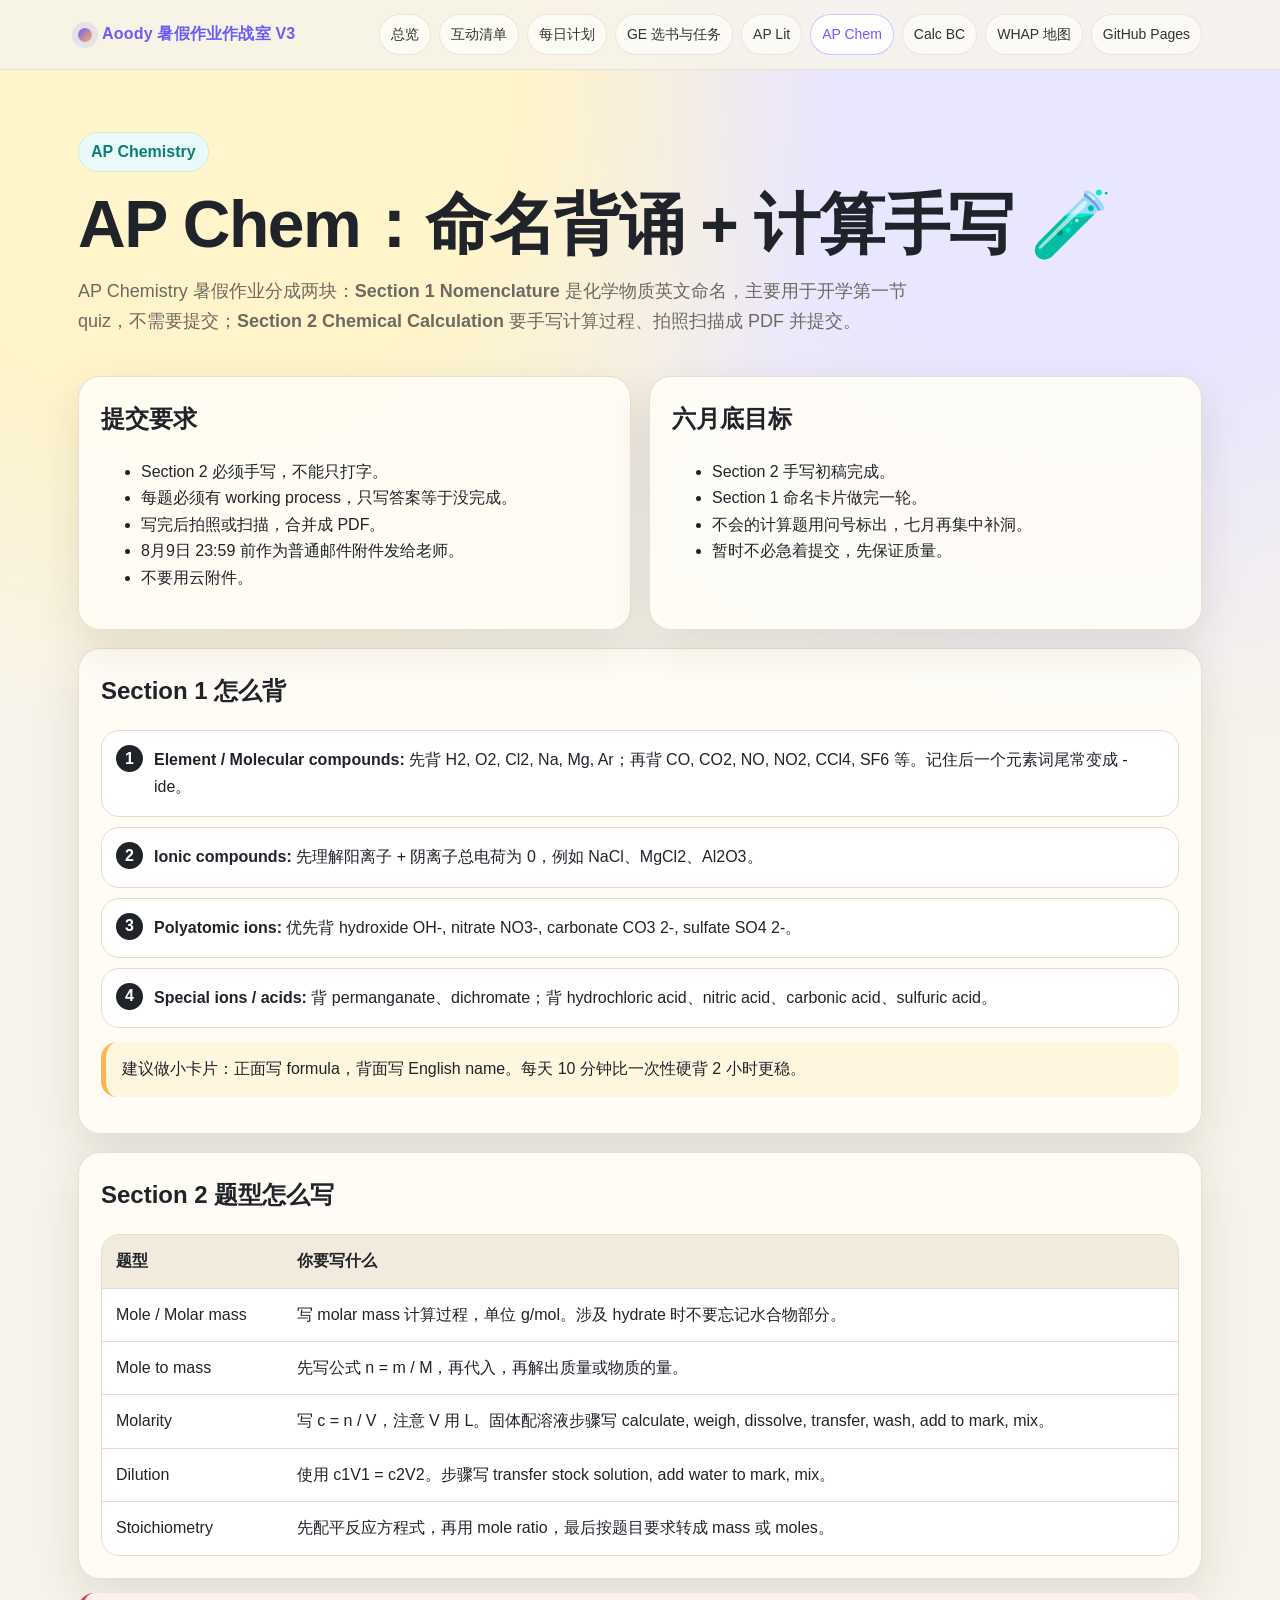
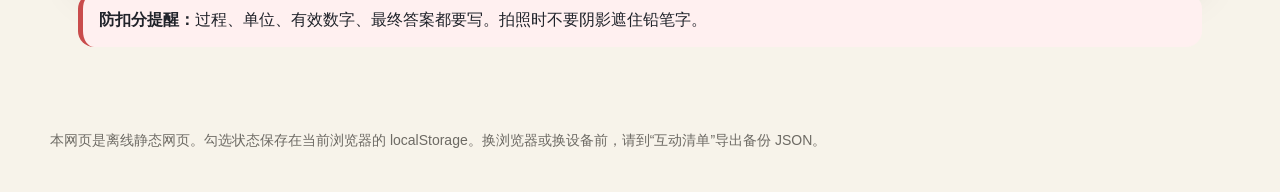
==== ap-chem.html @ 79fbcb86 "Add AP Chem page" ====
<!doctype html>
<html lang="zh-CN">
<head>
<meta charset="utf-8"><meta name="viewport" content="width=device-width, initial-scale=1">
<title>AP Chem | Aoody 暑假作业作战室 V3</title>
<link rel="stylesheet" href="styles.css"><script src="data.js"></script><script src="app.js" defer></script>
</head>
<body>
<header class="topbar"><div class="topbar-inner"><a class="brand" href="index.html"><span class="dot"></span><span>Aoody 暑假作业作战室 V3</span></a><nav><a href="index.html">总览</a><a href="checklist.html">互动清单</a><a href="daily-plan.html">每日计划</a><a href="ge.html">GE 选书与任务</a><a href="ap-lit.html">AP Lit</a><a href="ap-chem.html">AP Chem</a><a href="calc.html">Calc BC</a><a href="whap.html">WHAP 地图</a><a href="deploy.html">GitHub Pages</a></nav></div></header>
<main class="shell">
<section class="hero"><span class="kicker">AP Chemistry</span><h1>AP Chem：命名背诵 + 计算手写 🧪</h1><p>AP Chemistry 暑假作业分成两块：<b>Section 1 Nomenclature</b> 是化学物质英文命名，主要用于开学第一节 quiz，不需要提交；<b>Section 2 Chemical Calculation</b> 要手写计算过程、拍照扫描成 PDF 并提交。</p></section>
<section class="grid two"><div class="card"><h2>提交要求</h2><ul><li>Section 2 必须手写，不能只打字。</li><li>每题必须有 working process，只写答案等于没完成。</li><li>写完后拍照或扫描，合并成 PDF。</li><li>8月9日 23:59 前作为普通邮件附件发给老师。</li><li>不要用云附件。</li></ul></div><div class="card"><h2>六月底目标</h2><ul><li>Section 2 手写初稿完成。</li><li>Section 1 命名卡片做完一轮。</li><li>不会的计算题用问号标出，七月再集中补洞。</li><li>暂时不必急着提交，先保证质量。</li></ul></div></section>
<section class="card" style="margin-top:18px"><h2>Section 1 怎么背</h2><div class="steps"><div class="step"><b>Element / Molecular compounds:</b> 先背 H2, O2, Cl2, Na, Mg, Ar；再背 CO, CO2, NO, NO2, CCl4, SF6 等。记住后一个元素词尾常变成 -ide。</div><div class="step"><b>Ionic compounds:</b> 先理解阳离子 + 阴离子总电荷为 0，例如 NaCl、MgCl2、Al2O3。</div><div class="step"><b>Polyatomic ions:</b> 优先背 hydroxide OH-, nitrate NO3-, carbonate CO3 2-, sulfate SO4 2-。</div><div class="step"><b>Special ions / acids:</b> 背 permanganate、dichromate；背 hydrochloric acid、nitric acid、carbonic acid、sulfuric acid。</div></div><div class="notice yellow">建议做小卡片：正面写 formula，背面写 English name。每天 10 分钟比一次性硬背 2 小时更稳。</div></section>
<section class="card" style="margin-top:18px"><h2>Section 2 题型怎么写</h2><table class="table"><tr><th>题型</th><th>你要写什么</th></tr><tr><td>Mole / Molar mass</td><td>写 molar mass 计算过程，单位 g/mol。涉及 hydrate 时不要忘记水合物部分。</td></tr><tr><td>Mole to mass</td><td>先写公式 n = m / M，再代入，再解出质量或物质的量。</td></tr><tr><td>Molarity</td><td>写 c = n / V，注意 V 用 L。固体配溶液步骤写 calculate, weigh, dissolve, transfer, wash, add to mark, mix。</td></tr><tr><td>Dilution</td><td>使用 c1V1 = c2V2。步骤写 transfer stock solution, add water to mark, mix。</td></tr><tr><td>Stoichiometry</td><td>先配平反应方程式，再用 mole ratio，最后按题目要求转成 mass 或 moles。</td></tr></table></section>
<section class="notice red"><b>防扣分提醒：</b>过程、单位、有效数字、最终答案都要写。拍照时不要阴影遮住铅笔字。</section>
</main>
<footer class="shell footer">本网页是离线静态网页。勾选状态保存在当前浏览器的 localStorage。换浏览器或换设备前，请到“互动清单”导出备份 JSON。</footer>
</body></html>
---- styles.css ----
:root{
  --bg:#f7f3ea;
  --paper:#fffdf7;
  --ink:#20232a;
  --muted:#6d6a64;
  --line:#e5dccb;
  --accent:#6b5cff;
  --accent2:#0b7f75;
  --warm:#ffb454;
  --danger:#c94c4c;
  --ok:#2d8a54;
  --shadow:0 16px 45px rgba(42,34,20,.11);
  --radius:22px;
}
*{box-sizing:border-box}
html{scroll-behavior:smooth}
body{margin:0;background:radial-gradient(circle at 15% 5%,#fff4ca 0,#fff4ca 16%,transparent 32%),radial-gradient(circle at 85% 0,#e9e6ff 0,#e9e6ff 18%,transparent 36%),var(--bg);color:var(--ink);font-family:-apple-system,BlinkMacSystemFont,"SF Pro Text","Segoe UI",Roboto,"Noto Sans SC","PingFang SC","Microsoft Yahei",sans-serif;line-height:1.65}
a{color:var(--accent);text-decoration:none}a:hover{text-decoration:underline}.shell{max-width:1180px;margin:0 auto;padding:28px}.topbar{position:sticky;top:0;z-index:20;background:rgba(247,243,234,.84);backdrop-filter:blur(18px);border-bottom:1px solid rgba(229,220,203,.75)}.topbar-inner{max-width:1180px;margin:0 auto;padding:14px 28px;display:flex;align-items:center;gap:16px;justify-content:space-between}.brand{display:flex;align-items:center;gap:10px;font-weight:800;letter-spacing:.2px}.brand .dot{width:14px;height:14px;border-radius:50%;background:linear-gradient(135deg,var(--accent),var(--warm));box-shadow:0 0 0 6px rgba(107,92,255,.12)}nav{display:flex;flex-wrap:wrap;gap:8px;justify-content:flex-end}nav a{padding:8px 11px;border-radius:999px;color:#333;background:rgba(255,255,255,.58);border:1px solid rgba(229,220,203,.7);font-size:14px}nav a.active, nav a:hover{background:#fff;color:var(--accent);text-decoration:none;border-color:rgba(107,92,255,.35)}.hero{padding:34px 0 22px}.kicker{display:inline-flex;gap:8px;align-items:center;font-weight:700;color:var(--accent2);background:#e9fbf8;border:1px solid #cdeee8;border-radius:999px;padding:6px 12px}.hero h1{font-size:clamp(34px,6vw,66px);line-height:1.04;margin:18px 0 14px;letter-spacing:-1.4px}.hero p{font-size:18px;color:var(--muted);max-width:850px}.grid{display:grid;gap:18px}.grid.two{grid-template-columns:repeat(2,minmax(0,1fr))}.grid.three{grid-template-columns:repeat(3,minmax(0,1fr))}.grid.four{grid-template-columns:repeat(4,minmax(0,1fr))}.card{background:rgba(255,253,247,.9);border:1px solid rgba(229,220,203,.9);border-radius:var(--radius);box-shadow:var(--shadow);padding:22px}.card.tight{padding:16px}.card h2,.card h3{margin-top:0}.pill{display:inline-flex;align-items:center;gap:6px;padding:5px 10px;border-radius:999px;background:#f1efff;color:#4d43d6;font-weight:700;font-size:13px}.tag{display:inline-block;margin:3px 4px 3px 0;padding:4px 8px;border-radius:999px;background:#f5efe1;color:#766345;font-size:12px}.muted{color:var(--muted)}.big-number{font-size:42px;font-weight:900;letter-spacing:-1px}.progress-wrap{height:12px;background:#ece3d3;border-radius:99px;overflow:hidden}.progress-bar{height:100%;width:0;background:linear-gradient(90deg,var(--accent),var(--accent2));transition:width .35s}.button-row{display:flex;flex-wrap:wrap;gap:10px;margin:14px 0}.btn{appearance:none;border:0;border-radius:14px;padding:10px 14px;font-weight:800;background:var(--ink);color:#fff;cursor:pointer}.btn.secondary{background:#fff;color:var(--ink);border:1px solid var(--line)}.btn.green{background:var(--accent2)}.btn.warn{background:#8a5b00}.btn.danger{background:var(--danger)}.notice{border-left:5px solid var(--accent);background:#f4f2ff;padding:14px 16px;border-radius:16px;margin:14px 0}.notice.green{border-color:var(--accent2);background:#ecfbf8}.notice.yellow{border-color:var(--warm);background:#fff6df}.notice.red{border-color:var(--danger);background:#fff0f0}.course-list{display:grid;gap:14px}.course-card{display:grid;grid-template-columns:1fr auto;gap:12px;align-items:center}.course-card .label{font-weight:900;font-size:20px}.course-card .mini{color:var(--muted);font-size:14px}.task-list{display:grid;gap:10px;margin-top:14px}.task{display:grid;grid-template-columns:auto 1fr;gap:12px;align-items:start;padding:13px;border:1px solid var(--line);border-radius:17px;background:#fff}.task:hover{border-color:#cfc3ff}.task input{width:20px;height:20px;margin-top:3px;accent-color:var(--accent)}.task.done{opacity:.63}.task.done .task-title{text-decoration:line-through}.task-title{font-weight:800}.task-detail{color:var(--muted);font-size:14px}.task-course{font-size:12px;color:var(--accent2);font-weight:800;text-transform:uppercase;letter-spacing:.5px}.filters{display:flex;flex-wrap:wrap;gap:8px}.filter{padding:8px 10px;border-radius:999px;border:1px solid var(--line);background:#fff;cursor:pointer;font-weight:700}.filter.active{background:var(--accent);color:#fff;border-color:var(--accent)}.day-card{display:grid;grid-template-columns:120px 1fr;gap:18px;align-items:start}.date-chip{font-weight:900;color:#fff;background:linear-gradient(135deg,var(--accent),var(--accent2));border-radius:18px;padding:13px;text-align:center}.timeline{display:grid;gap:14px}.steps{counter-reset:step}.step{position:relative;padding:16px 16px 16px 52px;border:1px solid var(--line);background:#fff;border-radius:18px;margin:10px 0}.step:before{counter-increment:step;content:counter(step);position:absolute;left:14px;top:14px;width:27px;height:27px;border-radius:50%;background:var(--ink);color:#fff;display:grid;place-items:center;font-weight:900}.table{width:100%;border-collapse:separate;border-spacing:0;overflow:hidden;border-radius:18px;border:1px solid var(--line);background:#fff}.table th,.table td{padding:13px 14px;border-bottom:1px solid var(--line);text-align:left;vertical-align:top}.table th{background:#f2eadc}.table tr:last-child td{border-bottom:0}.book-card h3{font-size:22px;margin-bottom:4px}.book-meta{display:flex;gap:8px;flex-wrap:wrap;margin:8px 0 12px}.map-mini{display:grid;grid-template-columns:1fr 1fr;gap:14px}.map-item{padding:14px;border:1px solid var(--line);border-radius:18px;background:#fff}.map-item b{display:block;color:var(--accent2)}.kbd{font-family:ui-monospace,SFMono-Regular,Menlo,Consolas,monospace;background:#eee5d5;border:1px solid #dacdb8;border-bottom-width:2px;border-radius:7px;padding:1px 6px}.footer{padding:40px 0;color:var(--muted);font-size:14px}.notes-area{width:100%;min-height:120px;border:1px solid var(--line);border-radius:18px;padding:14px;font:inherit;background:#fff}.save-state{font-size:13px;color:var(--muted)}details{background:#fff;border:1px solid var(--line);border-radius:18px;padding:12px 14px}details+details{margin-top:10px}summary{font-weight:900;cursor:pointer}.print-only{display:none}@media(max-width:800px){.grid.two,.grid.three,.grid.four{grid-template-columns:1fr}.topbar-inner{align-items:flex-start;flex-direction:column}.day-card{grid-template-columns:1fr}.shell{padding:18px}.map-mini{grid-template-columns:1fr}}@media print{.topbar,.button-row,.filters,.no-print{display:none!important}.card{box-shadow:none}.print-only{display:block}body{background:#fff}.shell{max-width:100%;padding:0}}
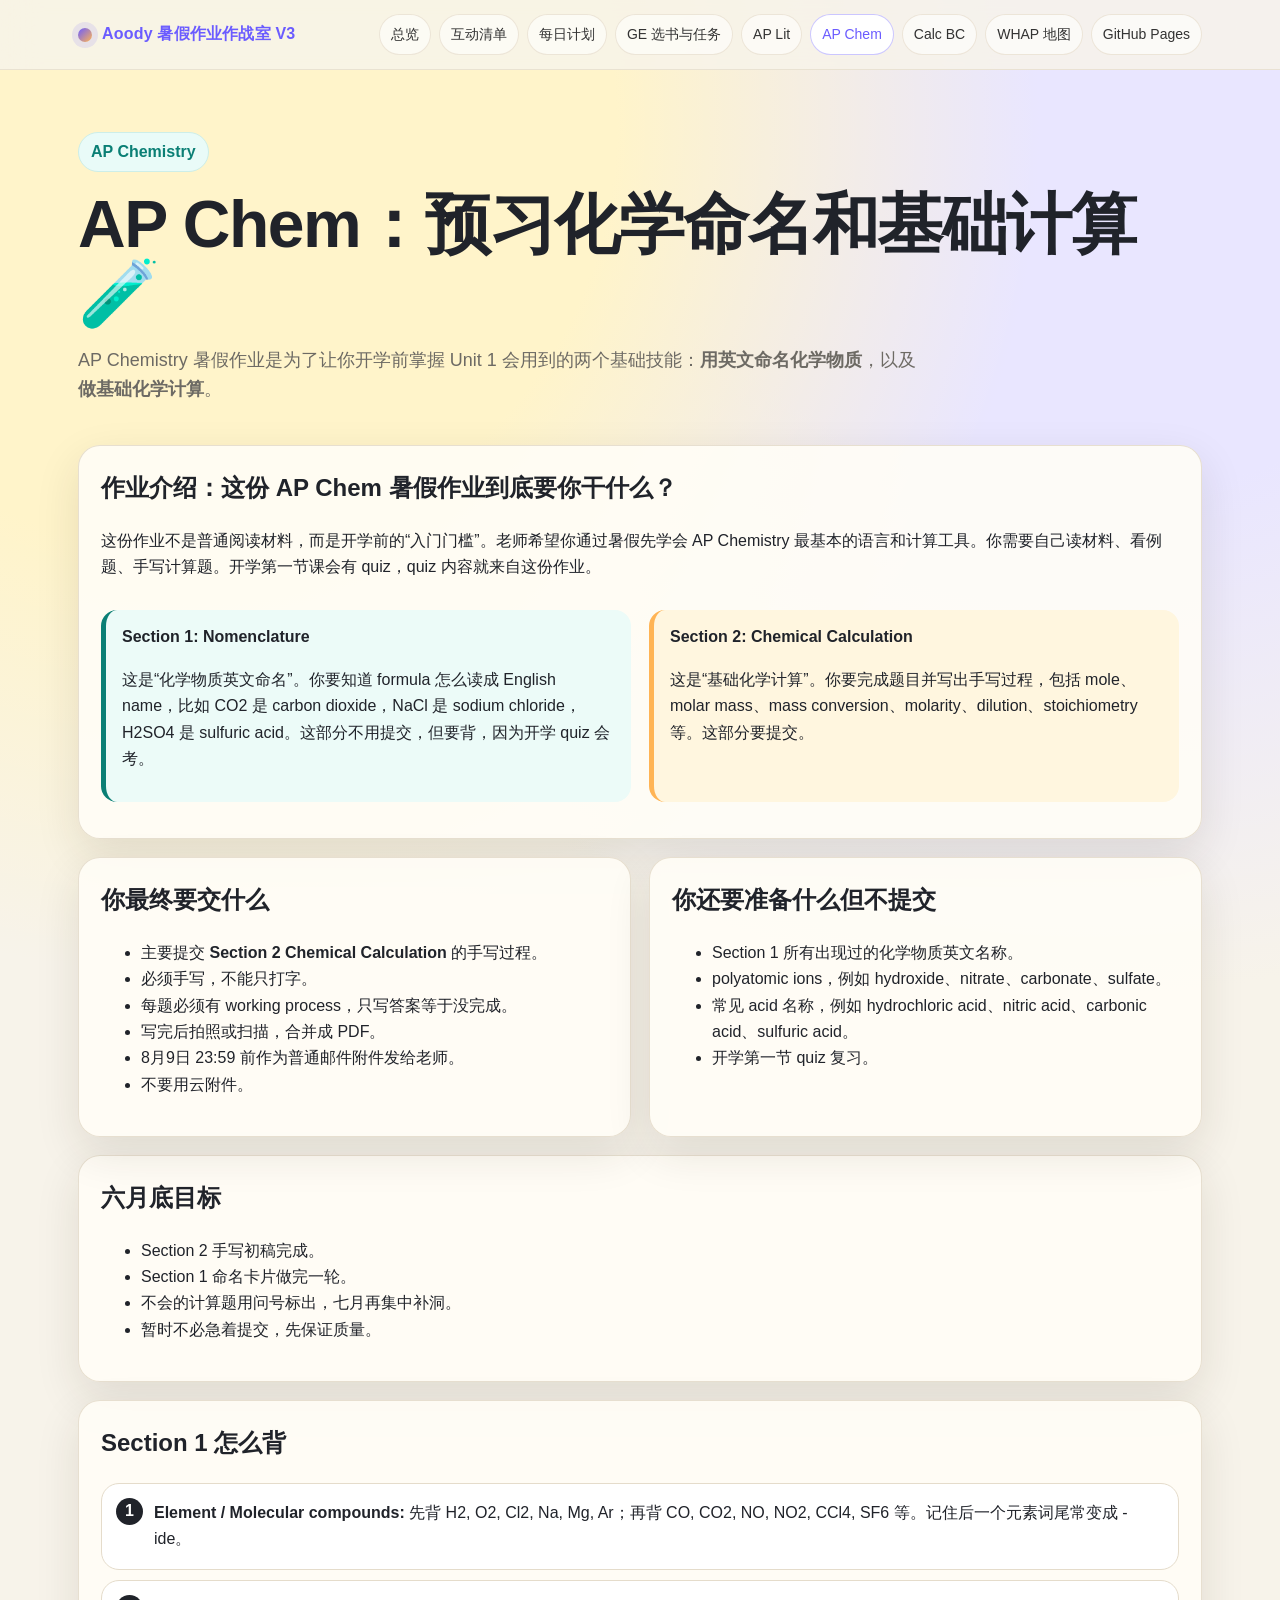
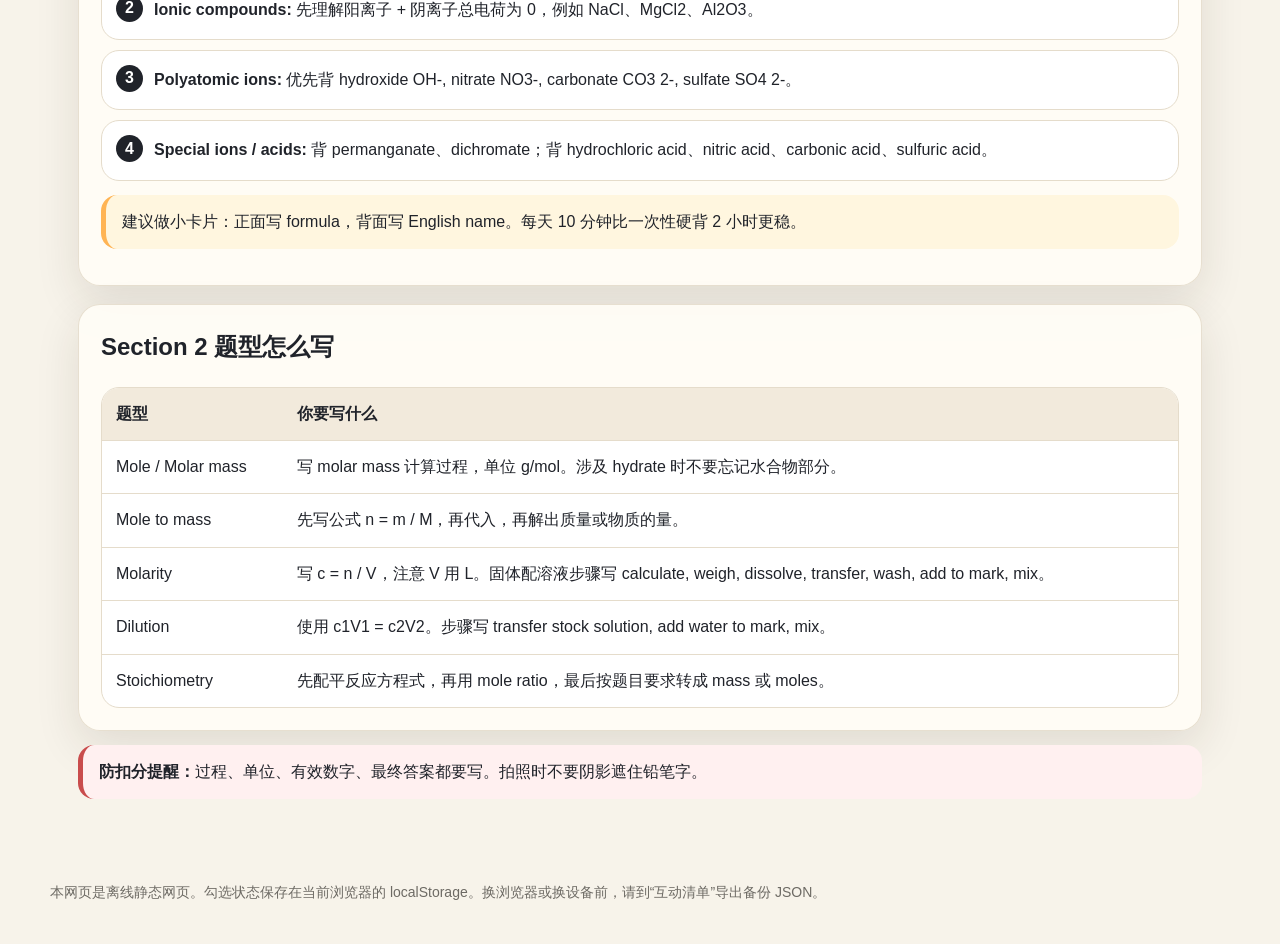
==== commit eefc926f: "Add assignment overview to AP Chem page" ====
--- a/ap-chem.html
+++ b/ap-chem.html
@@ -8,8 +8,10 @@
 <body>
 <header class="topbar"><div class="topbar-inner"><a class="brand" href="index.html"><span class="dot"></span><span>Aoody 暑假作业作战室 V3</span></a><nav><a href="index.html">总览</a><a href="checklist.html">互动清单</a><a href="daily-plan.html">每日计划</a><a href="ge.html">GE 选书与任务</a><a href="ap-lit.html">AP Lit</a><a href="ap-chem.html">AP Chem</a><a href="calc.html">Calc BC</a><a href="whap.html">WHAP 地图</a><a href="deploy.html">GitHub Pages</a></nav></div></header>
 <main class="shell">
-<section class="hero"><span class="kicker">AP Chemistry</span><h1>AP Chem：命名背诵 + 计算手写 🧪</h1><p>AP Chemistry 暑假作业分成两块：<b>Section 1 Nomenclature</b> 是化学物质英文命名，主要用于开学第一节 quiz，不需要提交；<b>Section 2 Chemical Calculation</b> 要手写计算过程、拍照扫描成 PDF 并提交。</p></section>
-<section class="grid two"><div class="card"><h2>提交要求</h2><ul><li>Section 2 必须手写，不能只打字。</li><li>每题必须有 working process，只写答案等于没完成。</li><li>写完后拍照或扫描，合并成 PDF。</li><li>8月9日 23:59 前作为普通邮件附件发给老师。</li><li>不要用云附件。</li></ul></div><div class="card"><h2>六月底目标</h2><ul><li>Section 2 手写初稿完成。</li><li>Section 1 命名卡片做完一轮。</li><li>不会的计算题用问号标出，七月再集中补洞。</li><li>暂时不必急着提交，先保证质量。</li></ul></div></section>
+<section class="hero"><span class="kicker">AP Chemistry</span><h1>AP Chem：预习化学命名和基础计算 🧪</h1><p>AP Chemistry 暑假作业是为了让你开学前掌握 Unit 1 会用到的两个基础技能：<b>用英文命名化学物质</b>，以及<b>做基础化学计算</b>。</p></section>
+<section class="card"><h2>作业介绍：这份 AP Chem 暑假作业到底要你干什么？</h2><p>这份作业不是普通阅读材料，而是开学前的“入门门槛”。老师希望你通过暑假先学会 AP Chemistry 最基本的语言和计算工具。你需要自己读材料、看例题、手写计算题。开学第一节课会有 quiz，quiz 内容就来自这份作业。</p><div class="grid two"><div class="notice green"><b>Section 1: Nomenclature</b><p>这是“化学物质英文命名”。你要知道 formula 怎么读成 English name，比如 CO2 是 carbon dioxide，NaCl 是 sodium chloride，H2SO4 是 sulfuric acid。这部分不用提交，但要背，因为开学 quiz 会考。</p></div><div class="notice yellow"><b>Section 2: Chemical Calculation</b><p>这是“基础化学计算”。你要完成题目并写出手写过程，包括 mole、molar mass、mass conversion、molarity、dilution、stoichiometry 等。这部分要提交。</p></div></div></section>
+<section class="grid two" style="margin-top:18px"><div class="card"><h2>你最终要交什么</h2><ul><li>主要提交 <b>Section 2 Chemical Calculation</b> 的手写过程。</li><li>必须手写，不能只打字。</li><li>每题必须有 working process，只写答案等于没完成。</li><li>写完后拍照或扫描，合并成 PDF。</li><li>8月9日 23:59 前作为普通邮件附件发给老师。</li><li>不要用云附件。</li></ul></div><div class="card"><h2>你还要准备什么但不提交</h2><ul><li>Section 1 所有出现过的化学物质英文名称。</li><li>polyatomic ions，例如 hydroxide、nitrate、carbonate、sulfate。</li><li>常见 acid 名称，例如 hydrochloric acid、nitric acid、carbonic acid、sulfuric acid。</li><li>开学第一节 quiz 复习。</li></ul></div></section>
+<section class="card" style="margin-top:18px"><h2>六月底目标</h2><ul><li>Section 2 手写初稿完成。</li><li>Section 1 命名卡片做完一轮。</li><li>不会的计算题用问号标出，七月再集中补洞。</li><li>暂时不必急着提交，先保证质量。</li></ul></section>
 <section class="card" style="margin-top:18px"><h2>Section 1 怎么背</h2><div class="steps"><div class="step"><b>Element / Molecular compounds:</b> 先背 H2, O2, Cl2, Na, Mg, Ar；再背 CO, CO2, NO, NO2, CCl4, SF6 等。记住后一个元素词尾常变成 -ide。</div><div class="step"><b>Ionic compounds:</b> 先理解阳离子 + 阴离子总电荷为 0，例如 NaCl、MgCl2、Al2O3。</div><div class="step"><b>Polyatomic ions:</b> 优先背 hydroxide OH-, nitrate NO3-, carbonate CO3 2-, sulfate SO4 2-。</div><div class="step"><b>Special ions / acids:</b> 背 permanganate、dichromate；背 hydrochloric acid、nitric acid、carbonic acid、sulfuric acid。</div></div><div class="notice yellow">建议做小卡片：正面写 formula，背面写 English name。每天 10 分钟比一次性硬背 2 小时更稳。</div></section>
 <section class="card" style="margin-top:18px"><h2>Section 2 题型怎么写</h2><table class="table"><tr><th>题型</th><th>你要写什么</th></tr><tr><td>Mole / Molar mass</td><td>写 molar mass 计算过程，单位 g/mol。涉及 hydrate 时不要忘记水合物部分。</td></tr><tr><td>Mole to mass</td><td>先写公式 n = m / M，再代入，再解出质量或物质的量。</td></tr><tr><td>Molarity</td><td>写 c = n / V，注意 V 用 L。固体配溶液步骤写 calculate, weigh, dissolve, transfer, wash, add to mark, mix。</td></tr><tr><td>Dilution</td><td>使用 c1V1 = c2V2。步骤写 transfer stock solution, add water to mark, mix。</td></tr><tr><td>Stoichiometry</td><td>先配平反应方程式，再用 mole ratio，最后按题目要求转成 mass 或 moles。</td></tr></table></section>
 <section class="notice red"><b>防扣分提醒：</b>过程、单位、有效数字、最终答案都要写。拍照时不要阴影遮住铅笔字。</section>
